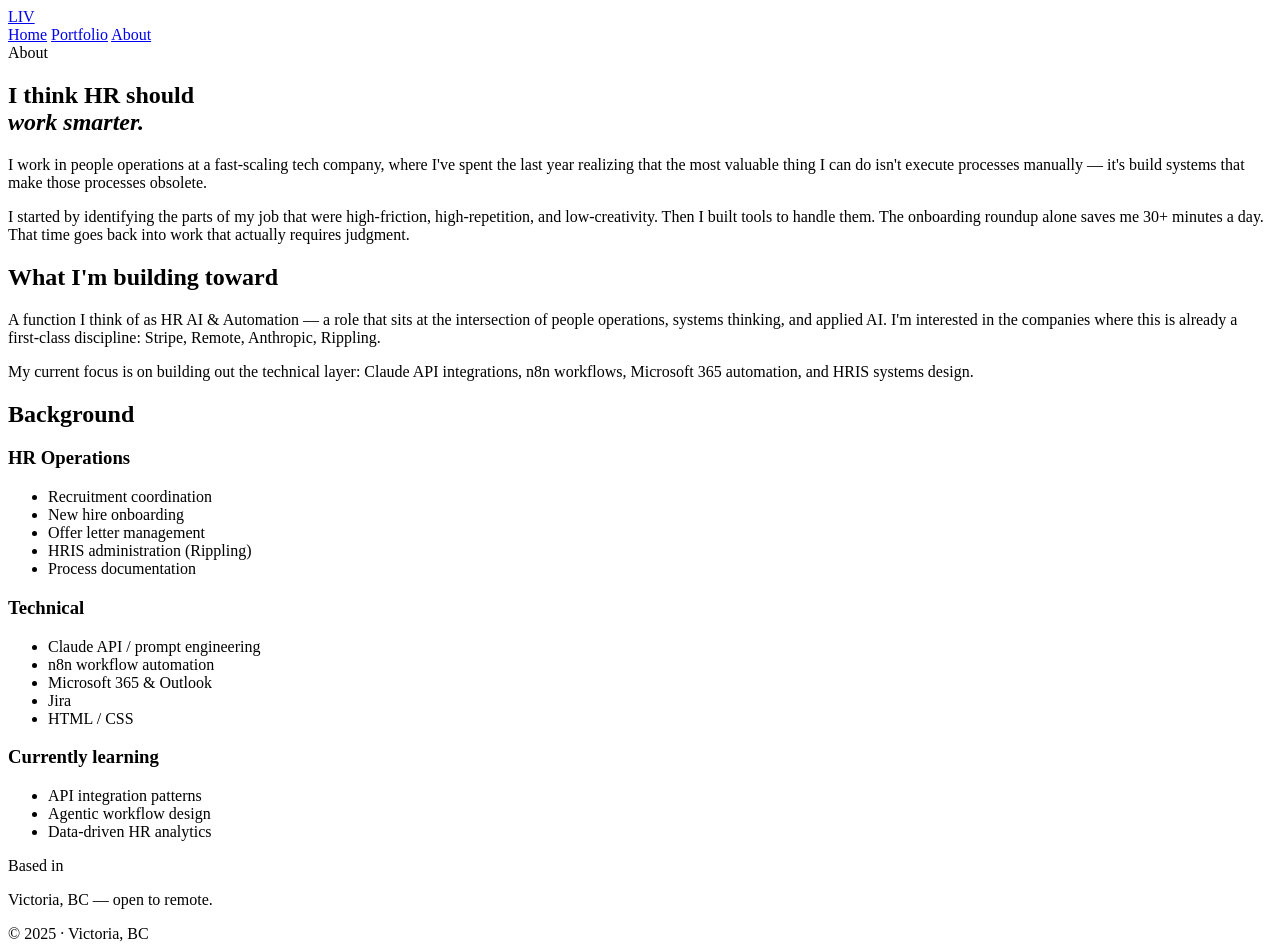
==== about.html @ 8ee7fd23 "Add About page with personal and professional details This file contains the structure and content f" ====
<!DOCTYPE html>
<html lang="en">
<head>
  <meta charset="UTF-8" />
  <meta name="viewport" content="width=device-width, initial-scale=1.0" />
  <title>About — Liv</title>
  <link rel="preconnect" href="https://fonts.googleapis.com" />
  <link rel="preconnect" href="https://fonts.gstatic.com" crossorigin />
  <link href="https://fonts.googleapis.com/css2?family=DM+Serif+Display:ital@0;1&family=DM+Mono:wght@400;500&family=DM+Sans:ital,wght@0,300;0,400;0,500;1,300&display=swap" rel="stylesheet" />
  <link rel="stylesheet" href="style.css" />
</head>
<body>

  <nav class="nav">
    <a href="index.html" class="nav-logo">LIV</a>
    <div class="nav-links">
      <a href="index.html" class="nav-link">Home</a>
      <a href="portfolio.html" class="nav-link">Portfolio</a>
      <a href="about.html" class="nav-link active">About</a>
    </div>
  </nav>

  <section class="page-hero">
    <span class="section-label">About</span>
    <h1 class="page-heading">I think HR should<br /><em>work smarter.</em></h1>
  </section>

  <section class="about-content">

    <div class="about-block">
      <p class="about-text">
        I work in people operations at a fast-scaling tech company, where I've spent the last year 
        realizing that the most valuable thing I can do isn't execute processes manually — 
        it's build systems that make those processes obsolete.
      </p>
      <p class="about-text">
        I started by identifying the parts of my job that were high-friction, high-repetition, 
        and low-creativity. Then I built tools to handle them. The onboarding roundup alone 
        saves me 30+ minutes a day. That time goes back into work that actually requires judgment.
      </p>
    </div>

    <div class="about-divider"></div>

    <div class="about-block">
      <h2 class="about-section-title">What I'm building toward</h2>
      <p class="about-text">
        A function I think of as HR AI & Automation — a role that sits at the intersection of 
        people operations, systems thinking, and applied AI. I'm interested in the companies 
        where this is already a first-class discipline: Stripe, Remote, Anthropic, Rippling.
      </p>
      <p class="about-text">
        My current focus is on building out the technical layer: Claude API integrations, 
        n8n workflows, Microsoft 365 automation, and HRIS systems design.
      </p>
    </div>

    <div class="about-divider"></div>

    <div class="about-block">
      <h2 class="about-section-title">Background</h2>
      <div class="about-skills">
        <div class="skill-col">
          <h3 class="skill-heading">HR Operations</h3>
          <ul class="skill-list">
            <li>Recruitment coordination</li>
            <li>New hire onboarding</li>
            <li>Offer letter management</li>
            <li>HRIS administration (Rippling)</li>
            <li>Process documentation</li>
          </ul>
        </div>
        <div class="skill-col">
          <h3 class="skill-heading">Technical</h3>
          <ul class="skill-list">
            <li>Claude API / prompt engineering</li>
            <li>n8n workflow automation</li>
            <li>Microsoft 365 & Outlook</li>
            <li>Jira</li>
            <li>HTML / CSS</li>
          </ul>
        </div>
        <div class="skill-col">
          <h3 class="skill-heading">Currently learning</h3>
          <ul class="skill-list">
            <li>API integration patterns</li>
            <li>Agentic workflow design</li>
            <li>Data-driven HR analytics</li>
          </ul>
        </div>
      </div>
    </div>

    <div class="about-divider"></div>

    <div class="about-block about-location">
      <span class="section-label">Based in</span>
      <p class="about-text location-text">Victoria, BC — open to remote.</p>
    </div>

  </section>

  <footer class="footer">
    <span>© 2025</span>
    <span class="footer-dot">·</span>
    <span>Victoria, BC</span>
  </footer>

</body>
</html>
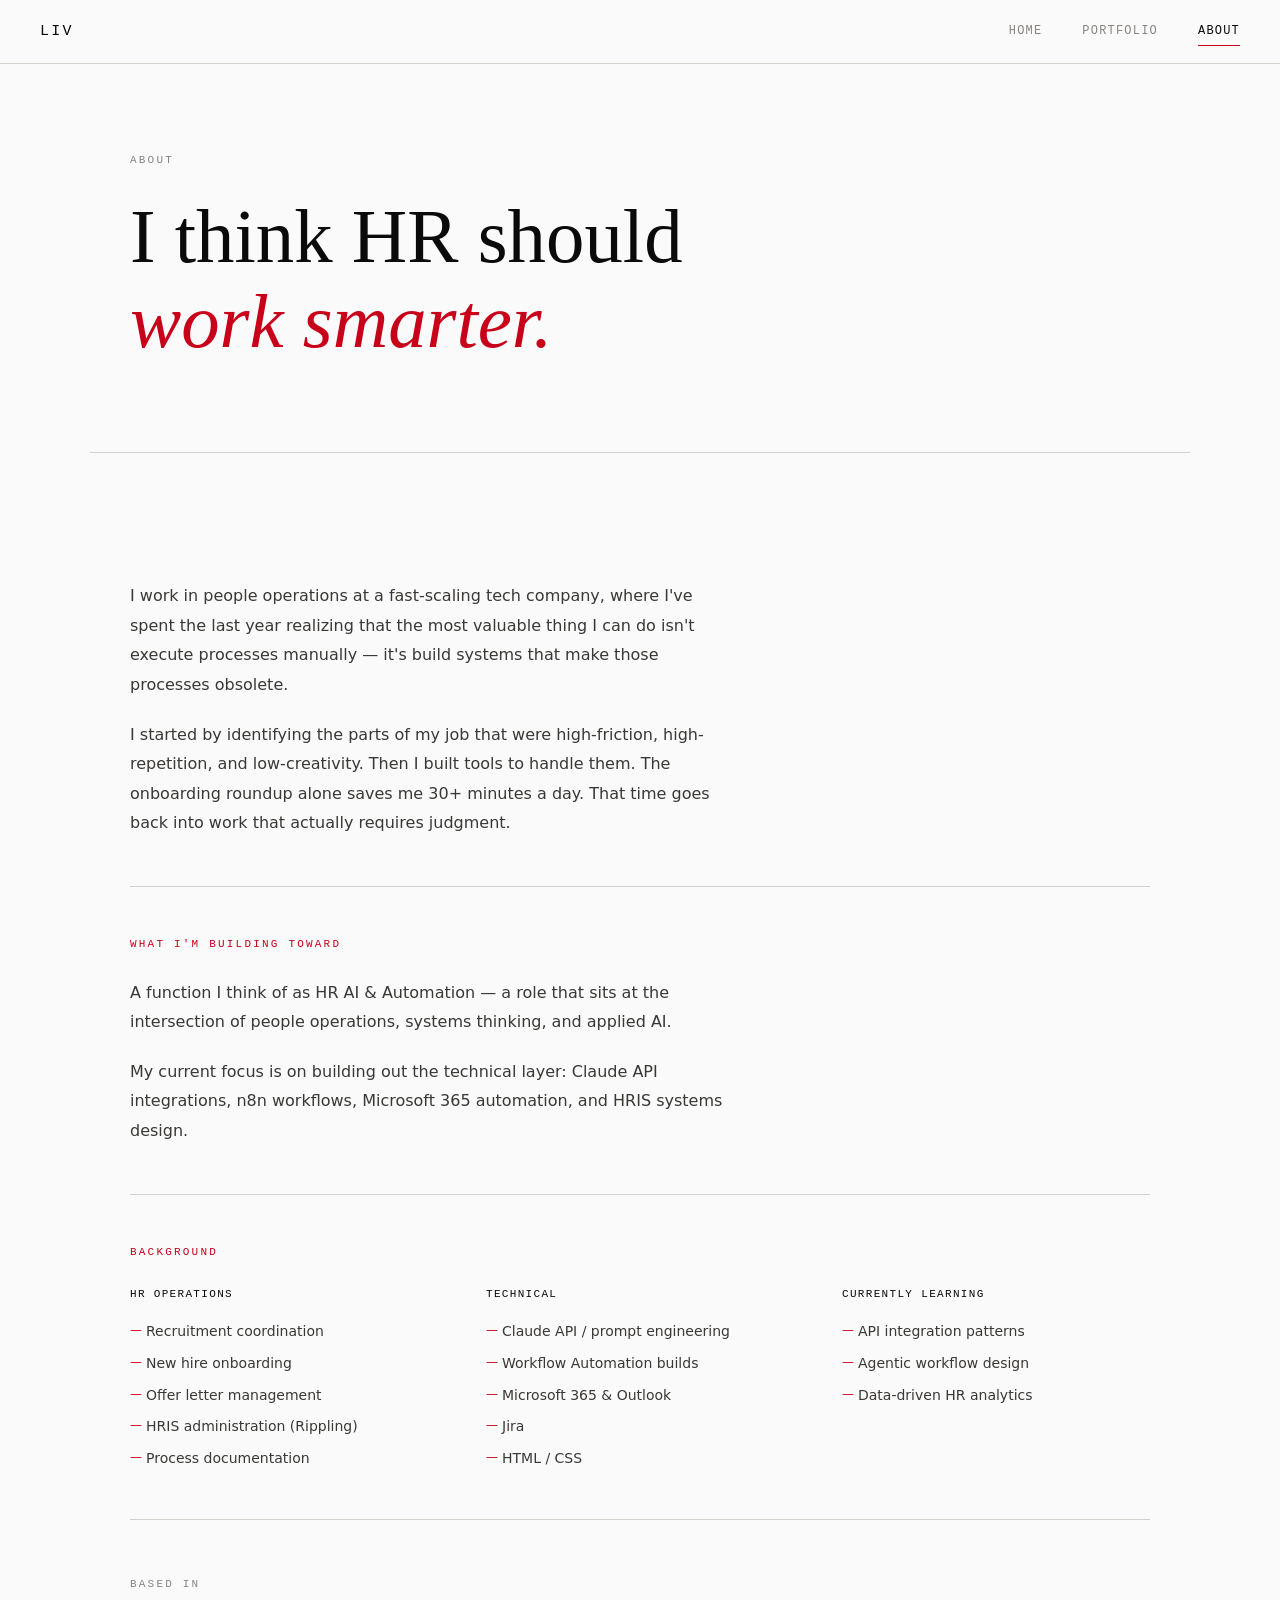
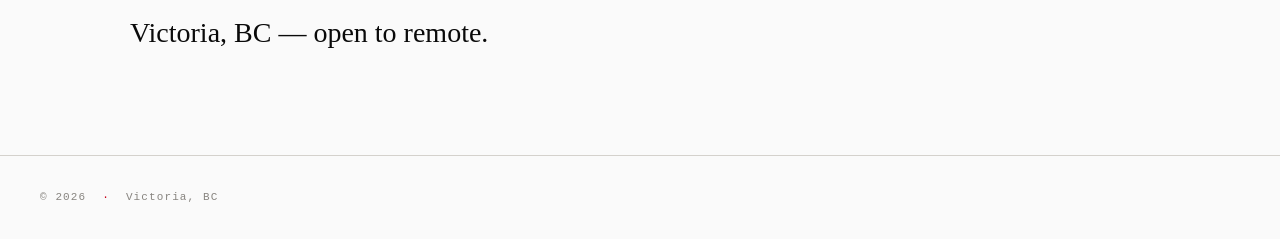
==== commit ccb8f43f: "Update about section and footer year" ====
--- a/about.html
+++ b/about.html
@@ -46,8 +46,7 @@
       <h2 class="about-section-title">What I'm building toward</h2>
       <p class="about-text">
         A function I think of as HR AI & Automation — a role that sits at the intersection of 
-        people operations, systems thinking, and applied AI. I'm interested in the companies 
-        where this is already a first-class discipline: Stripe, Remote, Anthropic, Rippling.
+        people operations, systems thinking, and applied AI.
       </p>
       <p class="about-text">
         My current focus is on building out the technical layer: Claude API integrations, 
@@ -74,7 +73,7 @@
           <h3 class="skill-heading">Technical</h3>
           <ul class="skill-list">
             <li>Claude API / prompt engineering</li>
-            <li>n8n workflow automation</li>
+            <li>Workflow Automation builds</li>
             <li>Microsoft 365 & Outlook</li>
             <li>Jira</li>
             <li>HTML / CSS</li>
@@ -101,7 +100,7 @@
   </section>
 
   <footer class="footer">
-    <span>© 2025</span>
+    <span>© 2026</span>
     <span class="footer-dot">·</span>
     <span>Victoria, BC</span>
   </footer>
--- a/style.css
+++ b/style.css
@@ -0,0 +1,716 @@
+/* =============================================
+   RESET & BASE
+   ============================================= */
+
+*, *::before, *::after {
+  box-sizing: border-box;
+  margin: 0;
+  padding: 0;
+}
+
+:root {
+  --black: #0a0a0a;
+  --white: #fafafa;
+  --red: #c8001a;
+  --red-dim: #8a0012;
+  --gray-100: #f2f0ed;
+  --gray-300: #d4d1cc;
+  --gray-500: #888580;
+  --gray-700: #3a3835;
+  --off-white: #f7f5f2;
+  --font-serif: 'DM Serif Display', Georgia, serif;
+  --font-sans: 'DM Sans', system-ui, sans-serif;
+  --font-mono: 'DM Mono', monospace;
+  --max-width: 1100px;
+  --nav-height: 64px;
+}
+
+html {
+  font-size: 16px;
+  scroll-behavior: smooth;
+}
+
+body {
+  background: var(--white);
+  color: var(--black);
+  font-family: var(--font-sans);
+  font-weight: 300;
+  line-height: 1.7;
+  -webkit-font-smoothing: antialiased;
+}
+
+a {
+  color: inherit;
+  text-decoration: none;
+  -webkit-tap-highlight-color: transparent;
+}
+
+a:link,
+a:visited,
+a:hover,
+a:active {
+  color: inherit;
+  text-decoration: none;
+}
+
+/* =============================================
+   NAVIGATION
+   ============================================= */
+
+.nav {
+  position: fixed;
+  top: 0;
+  left: 0;
+  right: 0;
+  z-index: 100;
+  height: var(--nav-height);
+  background: var(--white);
+  border-bottom: 1px solid var(--gray-300);
+  display: flex;
+  align-items: center;
+  justify-content: space-between;
+  padding: 0 2.5rem;
+}
+
+.nav-logo {
+  font-family: var(--font-mono);
+  font-weight: 500;
+  font-size: 15px;
+  letter-spacing: 0.15em;
+  color: var(--black);
+  transition: color 0.2s;
+}
+
+.nav-logo:hover {
+  color: var(--red);
+}
+
+.nav-links {
+  display: flex;
+  gap: 2.5rem;
+}
+
+.nav-link,
+.nav-link:link,
+.nav-link:visited {
+  font-family: var(--font-mono);
+  font-size: 12px;
+  font-weight: 400;
+  letter-spacing: 0.1em;
+  text-transform: uppercase;
+  color: var(--gray-500);
+  transition: color 0.2s;
+  position: relative;
+}
+
+.nav-link:hover,
+.nav-link.active {
+  color: var(--black);
+}
+
+.nav-link.active::after {
+  content: '';
+  position: absolute;
+  bottom: -4px;
+  left: 0;
+  right: 0;
+  height: 1px;
+  background: var(--red);
+}
+
+/* =============================================
+   HERO (HOME)
+   ============================================= */
+
+.hero {
+  min-height: 100vh;
+  display: flex;
+  flex-direction: column;
+  justify-content: center;
+  padding: calc(var(--nav-height) + 4rem) 2.5rem 4rem;
+  max-width: var(--max-width);
+  margin: 0 auto;
+}
+
+.hero-label {
+  font-family: var(--font-mono);
+  font-size: 11px;
+  letter-spacing: 0.2em;
+  text-transform: uppercase;
+  color: var(--red);
+  margin-bottom: 2rem;
+}
+
+.hero-heading {
+  font-family: var(--font-serif);
+  font-size: clamp(3.5rem, 8vw, 7rem);
+  font-weight: 400;
+  line-height: 1.05;
+  color: var(--black);
+  margin-bottom: 2rem;
+}
+
+.hero-heading em {
+  font-style: italic;
+  color: var(--red);
+}
+
+.hero-sub {
+  font-size: 1.125rem;
+  font-weight: 300;
+  color: var(--gray-700);
+  max-width: 44ch;
+  margin-bottom: 3rem;
+  line-height: 1.8;
+}
+
+/* =============================================
+   BUTTONS
+   ============================================= */
+
+.btn-primary,
+.btn-primary:link,
+.btn-primary:visited {
+  display: inline-block;
+  font-family: var(--font-mono);
+  font-size: 13px;
+  letter-spacing: 0.08em;
+  color: var(--white);
+  background: var(--black);
+  padding: 0.9rem 1.75rem;
+  border: 1px solid var(--black);
+  transition: background 0.2s, color 0.2s;
+}
+
+.btn-primary:hover {
+  background: var(--red);
+  border-color: var(--red);
+  color: var(--white);
+}
+
+.btn-outline,
+.btn-outline:link,
+.btn-outline:visited {
+  display: inline-block;
+  font-family: var(--font-mono);
+  font-size: 13px;
+  letter-spacing: 0.08em;
+  color: var(--white);
+  background: transparent;
+  padding: 0.9rem 1.75rem;
+  border: 1px solid var(--white);
+  transition: background 0.2s, color 0.2s;
+}
+
+.btn-outline:hover {
+  background: var(--white);
+  color: var(--black);
+}
+
+/* =============================================
+   STRIP / MARQUEE
+   ============================================= */
+
+.strip {
+  background: var(--black);
+  overflow: hidden;
+  padding: 1rem 0;
+  border-top: 1px solid var(--gray-300);
+}
+
+.strip-inner {
+  display: flex;
+  gap: 1.5rem;
+  white-space: nowrap;
+  animation: marquee 30s linear infinite;
+  width: max-content;
+}
+
+.strip-inner span {
+  font-family: var(--font-mono);
+  font-size: 11px;
+  letter-spacing: 0.12em;
+  text-transform: uppercase;
+  color: var(--gray-500);
+}
+
+.strip-inner .dot {
+  color: var(--red);
+  letter-spacing: 0;
+}
+
+@keyframes marquee {
+  from { transform: translateX(0); }
+  to { transform: translateX(-50%); }
+}
+
+/* =============================================
+   SECTION (FEATURED WORK)
+   ============================================= */
+
+.section {
+  max-width: var(--max-width);
+  margin: 0 auto;
+  padding: 6rem 2.5rem;
+}
+
+.section-header {
+  display: flex;
+  align-items: baseline;
+  justify-content: space-between;
+  margin-bottom: 3rem;
+  border-bottom: 1px solid var(--gray-300);
+  padding-bottom: 1rem;
+}
+
+.section-label {
+  font-family: var(--font-mono);
+  font-size: 11px;
+  letter-spacing: 0.2em;
+  text-transform: uppercase;
+  color: var(--gray-500);
+}
+
+.section-link,
+.section-link:link,
+.section-link:visited {
+  font-family: var(--font-mono);
+  font-size: 11px;
+  letter-spacing: 0.1em;
+  color: var(--red);
+  transition: opacity 0.2s;
+}
+
+.section-link:hover {
+  opacity: 0.7;
+}
+
+/* =============================================
+   CARD GRID
+   ============================================= */
+
+.card-grid {
+  display: grid;
+  grid-template-columns: repeat(auto-fit, minmax(320px, 1fr));
+  gap: 1px;
+  background: var(--gray-300);
+  border: 1px solid var(--gray-300);
+}
+
+.card,
+.card:link,
+.card:visited {
+  background: var(--white);
+  color: var(--black);
+  padding: 2.5rem;
+  display: flex;
+  flex-direction: column;
+  gap: 1rem;
+  transition: background 0.2s;
+  position: relative;
+}
+
+.card:hover {
+  background: var(--off-white);
+}
+
+.card-tag {
+  font-family: var(--font-mono);
+  font-size: 10px;
+  letter-spacing: 0.18em;
+  text-transform: uppercase;
+  color: var(--red);
+}
+
+.card-title {
+  font-family: var(--font-serif);
+  font-size: 1.75rem;
+  font-weight: 400;
+  line-height: 1.2;
+  color: var(--black);
+}
+
+.card-desc {
+  font-size: 0.9rem;
+  color: var(--gray-700);
+  line-height: 1.75;
+  flex: 1;
+}
+
+.card-stat {
+  display: flex;
+  align-items: baseline;
+  gap: 0.5rem;
+  border-top: 1px solid var(--gray-300);
+  padding-top: 1rem;
+  margin-top: auto;
+}
+
+.stat-num {
+  font-family: var(--font-serif);
+  font-size: 2.5rem;
+  color: var(--black);
+  line-height: 1;
+}
+
+.stat-label {
+  font-family: var(--font-mono);
+  font-size: 11px;
+  color: var(--gray-500);
+  letter-spacing: 0.05em;
+}
+
+.card-arrow {
+  position: absolute;
+  top: 2.5rem;
+  right: 2.5rem;
+  font-size: 1.25rem;
+  color: var(--gray-300);
+  transition: color 0.2s, transform 0.2s;
+}
+
+.card:hover .card-arrow {
+  color: var(--red);
+  transform: translate(3px, -3px);
+}
+
+/* =============================================
+   ABOUT STRIP
+   ============================================= */
+
+.about-strip {
+  background: var(--black);
+  padding: 6rem 2.5rem;
+  text-align: center;
+}
+
+.about-strip-text {
+  max-width: 700px;
+  margin: 0 auto;
+  display: flex;
+  flex-direction: column;
+  align-items: center;
+  gap: 2.5rem;
+}
+
+.about-strip-quote {
+  font-family: var(--font-serif);
+  font-size: clamp(1.75rem, 4vw, 2.75rem);
+  font-style: italic;
+  color: var(--white);
+  line-height: 1.3;
+}
+
+/* =============================================
+   PAGE HERO (PORTFOLIO / ABOUT)
+   ============================================= */
+
+.page-hero {
+  padding: calc(var(--nav-height) + 5rem) 2.5rem 4rem;
+  max-width: var(--max-width);
+  margin: 0 auto;
+  border-bottom: 1px solid var(--gray-300);
+}
+
+.page-heading {
+  font-family: var(--font-serif);
+  font-size: clamp(2.5rem, 6vw, 5rem);
+  font-weight: 400;
+  line-height: 1.1;
+  color: var(--black);
+  margin: 1.5rem 0 1.5rem;
+}
+
+.page-heading em {
+  font-style: italic;
+  color: var(--red);
+}
+
+.page-sub {
+  font-size: 1rem;
+  color: var(--gray-700);
+  max-width: 50ch;
+  font-weight: 300;
+}
+
+/* =============================================
+   PROJECT ENTRIES
+   ============================================= */
+
+.project {
+  max-width: var(--max-width);
+  margin: 0 auto;
+  padding: 5rem 2.5rem;
+  display: grid;
+  grid-template-columns: 180px 1fr;
+  gap: 4rem;
+}
+
+.project.coming-soon {
+  opacity: 0.5;
+}
+
+.project-meta {
+  display: flex;
+  flex-direction: column;
+  gap: 0.75rem;
+  padding-top: 0.5rem;
+}
+
+.project-num {
+  font-family: var(--font-mono);
+  font-size: 2rem;
+  font-weight: 400;
+  color: var(--gray-300);
+  line-height: 1;
+}
+
+.project-tag {
+  font-family: var(--font-mono);
+  font-size: 10px;
+  letter-spacing: 0.12em;
+  text-transform: uppercase;
+  color: var(--gray-500);
+  line-height: 1.8;
+}
+
+.project-body {
+  display: flex;
+  flex-direction: column;
+  gap: 1.25rem;
+}
+
+.project-title {
+  font-family: var(--font-serif);
+  font-size: clamp(1.75rem, 3.5vw, 2.75rem);
+  font-weight: 400;
+  line-height: 1.15;
+  color: var(--black);
+}
+
+.project-desc {
+  font-size: 0.95rem;
+  color: var(--gray-700);
+  line-height: 1.8;
+  max-width: 65ch;
+}
+
+.project-stats {
+  display: flex;
+  gap: 3rem;
+  padding: 1.5rem 0;
+  border-top: 1px solid var(--gray-300);
+  border-bottom: 1px solid var(--gray-300);
+  margin: 0.5rem 0;
+}
+
+.project-stat {
+  display: flex;
+  flex-direction: column;
+  gap: 0.25rem;
+}
+
+.project-tech {
+  display: flex;
+  flex-wrap: wrap;
+  gap: 0.5rem;
+  margin-top: 0.5rem;
+}
+
+.tech-pill {
+  font-family: var(--font-mono);
+  font-size: 10px;
+  letter-spacing: 0.1em;
+  text-transform: uppercase;
+  color: var(--gray-700);
+  border: 1px solid var(--gray-300);
+  padding: 0.3rem 0.75rem;
+}
+
+.divider {
+  max-width: var(--max-width);
+  margin: 0 auto;
+  height: 1px;
+  background: var(--gray-300);
+  width: calc(100% - 5rem);
+}
+
+/* =============================================
+   ABOUT PAGE
+   ============================================= */
+
+.about-content {
+  max-width: var(--max-width);
+  margin: 0 auto;
+  padding: 5rem 2.5rem;
+}
+
+.about-block {
+  padding: 3rem 0;
+}
+
+.about-divider {
+  height: 1px;
+  background: var(--gray-300);
+}
+
+.about-text {
+  font-size: 1rem;
+  color: var(--gray-700);
+  line-height: 1.85;
+  max-width: 60ch;
+  margin-bottom: 1.25rem;
+  font-weight: 300;
+}
+
+.about-text:last-child {
+  margin-bottom: 0;
+}
+
+.about-section-title {
+  font-family: var(--font-mono);
+  font-size: 11px;
+  letter-spacing: 0.2em;
+  text-transform: uppercase;
+  color: var(--red);
+  margin-bottom: 1.5rem;
+  font-weight: 500;
+}
+
+.about-skills {
+  display: grid;
+  grid-template-columns: repeat(auto-fit, minmax(200px, 1fr));
+  gap: 3rem;
+  margin-top: 0.5rem;
+}
+
+.skill-heading {
+  font-family: var(--font-mono);
+  font-size: 11px;
+  letter-spacing: 0.12em;
+  text-transform: uppercase;
+  color: var(--black);
+  font-weight: 500;
+  margin-bottom: 1rem;
+}
+
+.skill-list {
+  list-style: none;
+  display: flex;
+  flex-direction: column;
+  gap: 0.5rem;
+}
+
+.skill-list li {
+  font-size: 0.875rem;
+  color: var(--gray-700);
+  font-weight: 300;
+  padding-left: 1rem;
+  position: relative;
+}
+
+.skill-list li::before {
+  content: '—';
+  position: absolute;
+  left: 0;
+  color: var(--red);
+  font-size: 0.75rem;
+}
+
+.about-location {
+  padding-bottom: 1rem;
+}
+
+.location-text {
+  font-family: var(--font-serif);
+  font-size: 1.75rem;
+  color: var(--black);
+  font-weight: 400;
+  margin-top: 0.75rem;
+  margin-bottom: 0;
+}
+
+/* =============================================
+   FOOTER
+   ============================================= */
+
+.footer {
+  border-top: 1px solid var(--gray-300);
+  padding: 2rem 2.5rem;
+  display: flex;
+  align-items: center;
+  gap: 1rem;
+  font-family: var(--font-mono);
+  font-size: 11px;
+  letter-spacing: 0.1em;
+  color: var(--gray-500);
+}
+
+.footer-dot {
+  color: var(--red);
+}
+
+/* =============================================
+   RESPONSIVE
+   ============================================= */
+
+@media (max-width: 768px) {
+  .nav {
+    padding: 0 1.25rem;
+  }
+
+  .nav-links {
+    gap: 1.5rem;
+  }
+
+  .hero,
+  .section,
+  .page-hero,
+  .about-content {
+    padding-left: 1.25rem;
+    padding-right: 1.25rem;
+  }
+
+  .project {
+    grid-template-columns: 1fr;
+    gap: 1.5rem;
+    padding: 3rem 1.25rem;
+  }
+
+  .project-meta {
+    flex-direction: row;
+    align-items: baseline;
+    gap: 1rem;
+  }
+
+  .project-num {
+    font-size: 1.25rem;
+  }
+
+  .project-stats {
+    flex-wrap: wrap;
+    gap: 1.5rem;
+  }
+
+  .about-strip {
+    padding: 4rem 1.25rem;
+  }
+
+  .divider {
+    width: calc(100% - 2.5rem);
+  }
+
+  .footer {
+    padding: 1.5rem 1.25rem;
+  }
+}
+
+@media (max-width: 480px) {
+  .hero-heading {
+    font-size: 2.75rem;
+  }
+
+  .card-grid {
+    grid-template-columns: 1fr;
+  }
+}
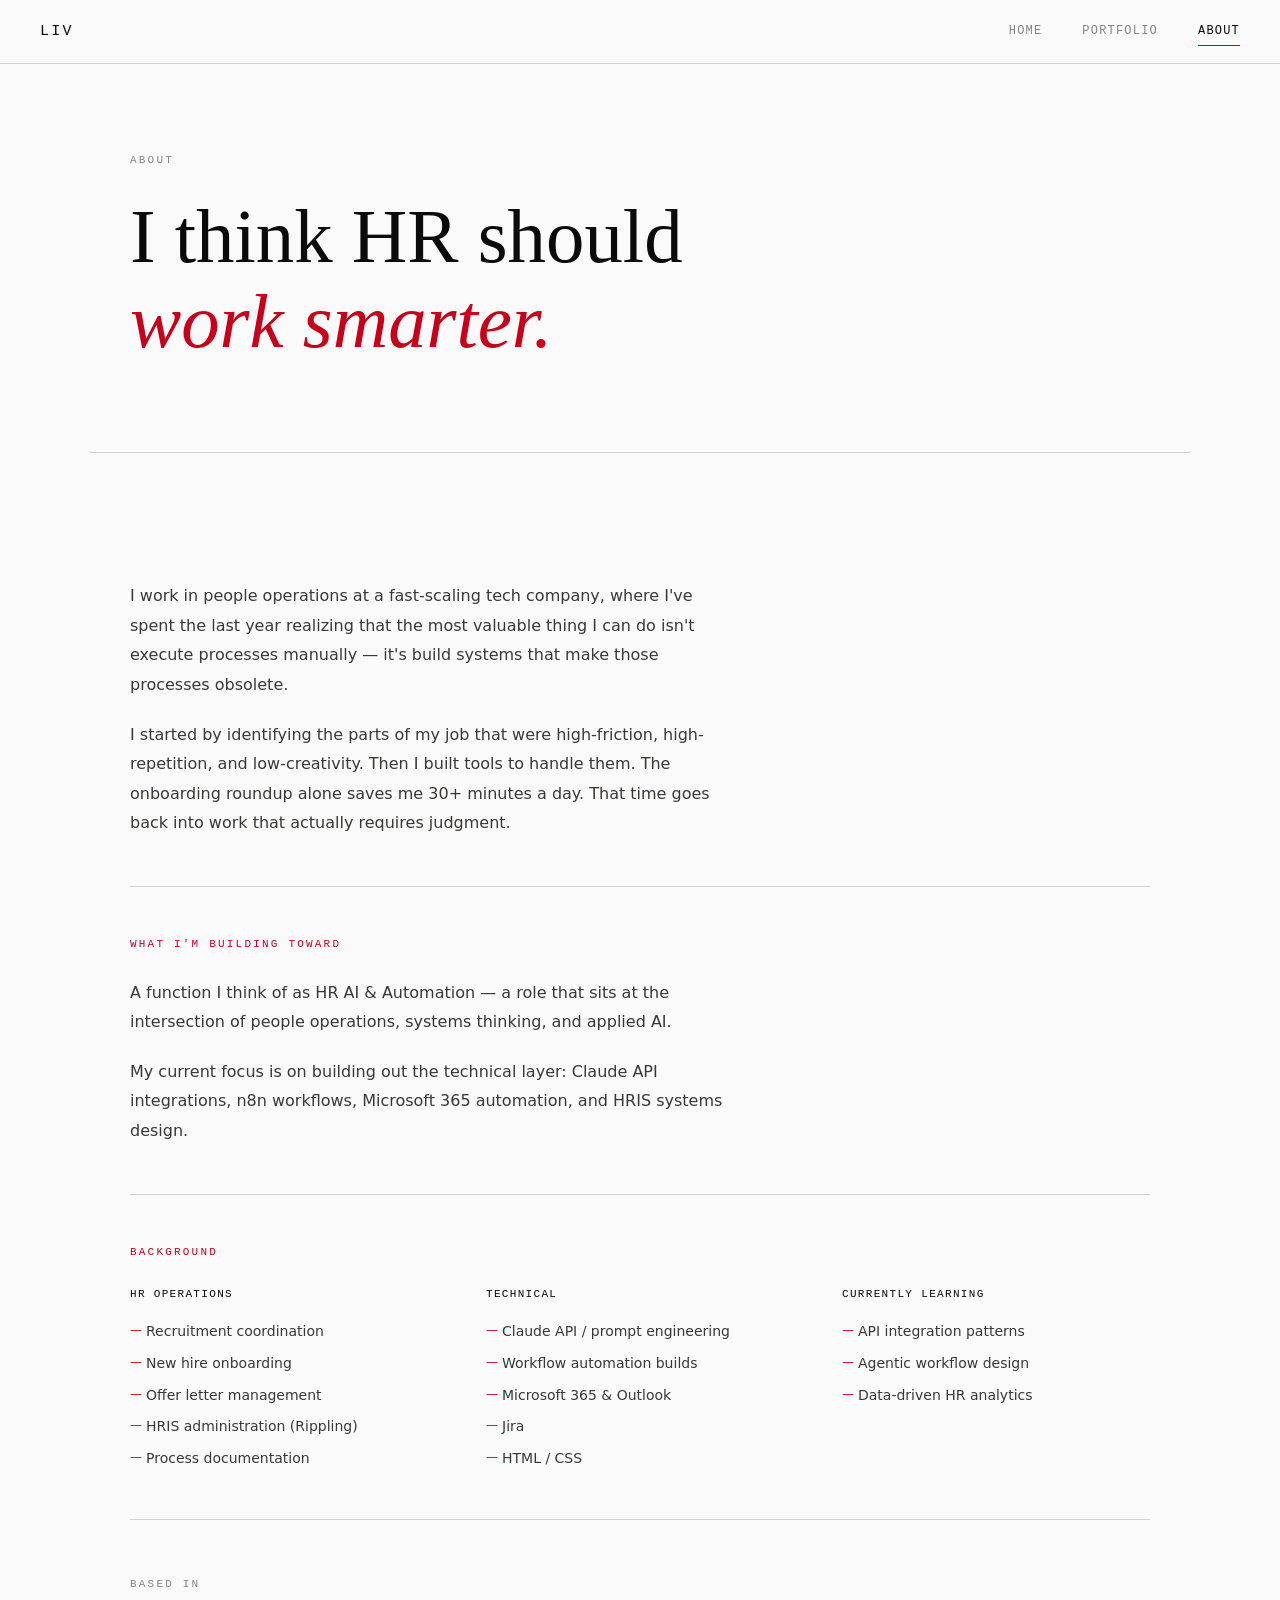
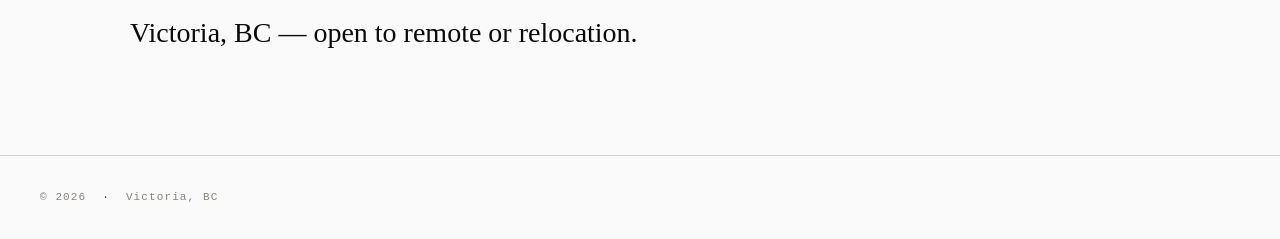
==== commit 5c002ca3: "Refine text in about.html for clarity and consistency Updated various text elements for clarity and " ====
--- a/about.html
+++ b/about.html
@@ -10,7 +10,6 @@
   <link rel="stylesheet" href="style.css" />
 </head>
 <body>
-
   <nav class="nav">
     <a href="index.html" class="nav-logo">LIV</a>
     <div class="nav-links">
@@ -19,43 +18,36 @@
       <a href="about.html" class="nav-link active">About</a>
     </div>
   </nav>
-
   <section class="page-hero">
     <span class="section-label">About</span>
     <h1 class="page-heading">I think HR should<br /><em>work smarter.</em></h1>
   </section>
-
   <section class="about-content">
-
     <div class="about-block">
       <p class="about-text">
-        I work in people operations at a fast-scaling tech company, where I've spent the last year 
-        realizing that the most valuable thing I can do isn't execute processes manually — 
+        I work in people operations at a fast-scaling tech company, where I've spent the last year
+        realizing that the most valuable thing I can do isn't execute processes manually —
         it's build systems that make those processes obsolete.
       </p>
       <p class="about-text">
-        I started by identifying the parts of my job that were high-friction, high-repetition, 
-        and low-creativity. Then I built tools to handle them. The onboarding roundup alone 
+        I started by identifying the parts of my job that were high-friction, high-repetition,
+        and low-creativity. Then I built tools to handle them. The onboarding roundup alone
         saves me 30+ minutes a day. That time goes back into work that actually requires judgment.
       </p>
     </div>
-
     <div class="about-divider"></div>
-
     <div class="about-block">
       <h2 class="about-section-title">What I'm building toward</h2>
       <p class="about-text">
-        A function I think of as HR AI & Automation — a role that sits at the intersection of 
+        A function I think of as HR AI & Automation — a role that sits at the intersection of
         people operations, systems thinking, and applied AI.
       </p>
       <p class="about-text">
-        My current focus is on building out the technical layer: Claude API integrations, 
+        My current focus is on building out the technical layer: Claude API integrations,
         n8n workflows, Microsoft 365 automation, and HRIS systems design.
       </p>
     </div>
-
     <div class="about-divider"></div>
-
     <div class="about-block">
       <h2 class="about-section-title">Background</h2>
       <div class="about-skills">
@@ -73,7 +65,7 @@
           <h3 class="skill-heading">Technical</h3>
           <ul class="skill-list">
             <li>Claude API / prompt engineering</li>
-            <li>Workflow Automation builds</li>
+            <li>Workflow automation builds</li>
             <li>Microsoft 365 & Outlook</li>
             <li>Jira</li>
             <li>HTML / CSS</li>
@@ -89,21 +81,16 @@
         </div>
       </div>
     </div>
-
     <div class="about-divider"></div>
-
     <div class="about-block about-location">
       <span class="section-label">Based in</span>
-      <p class="about-text location-text">Victoria, BC — open to remote.</p>
+      <p class="about-text location-text">Victoria, BC — open to remote or relocation.</p>
     </div>
-
   </section>
-
   <footer class="footer">
     <span>© 2026</span>
     <span class="footer-dot">·</span>
     <span>Victoria, BC</span>
   </footer>
-
 </body>
 </html>
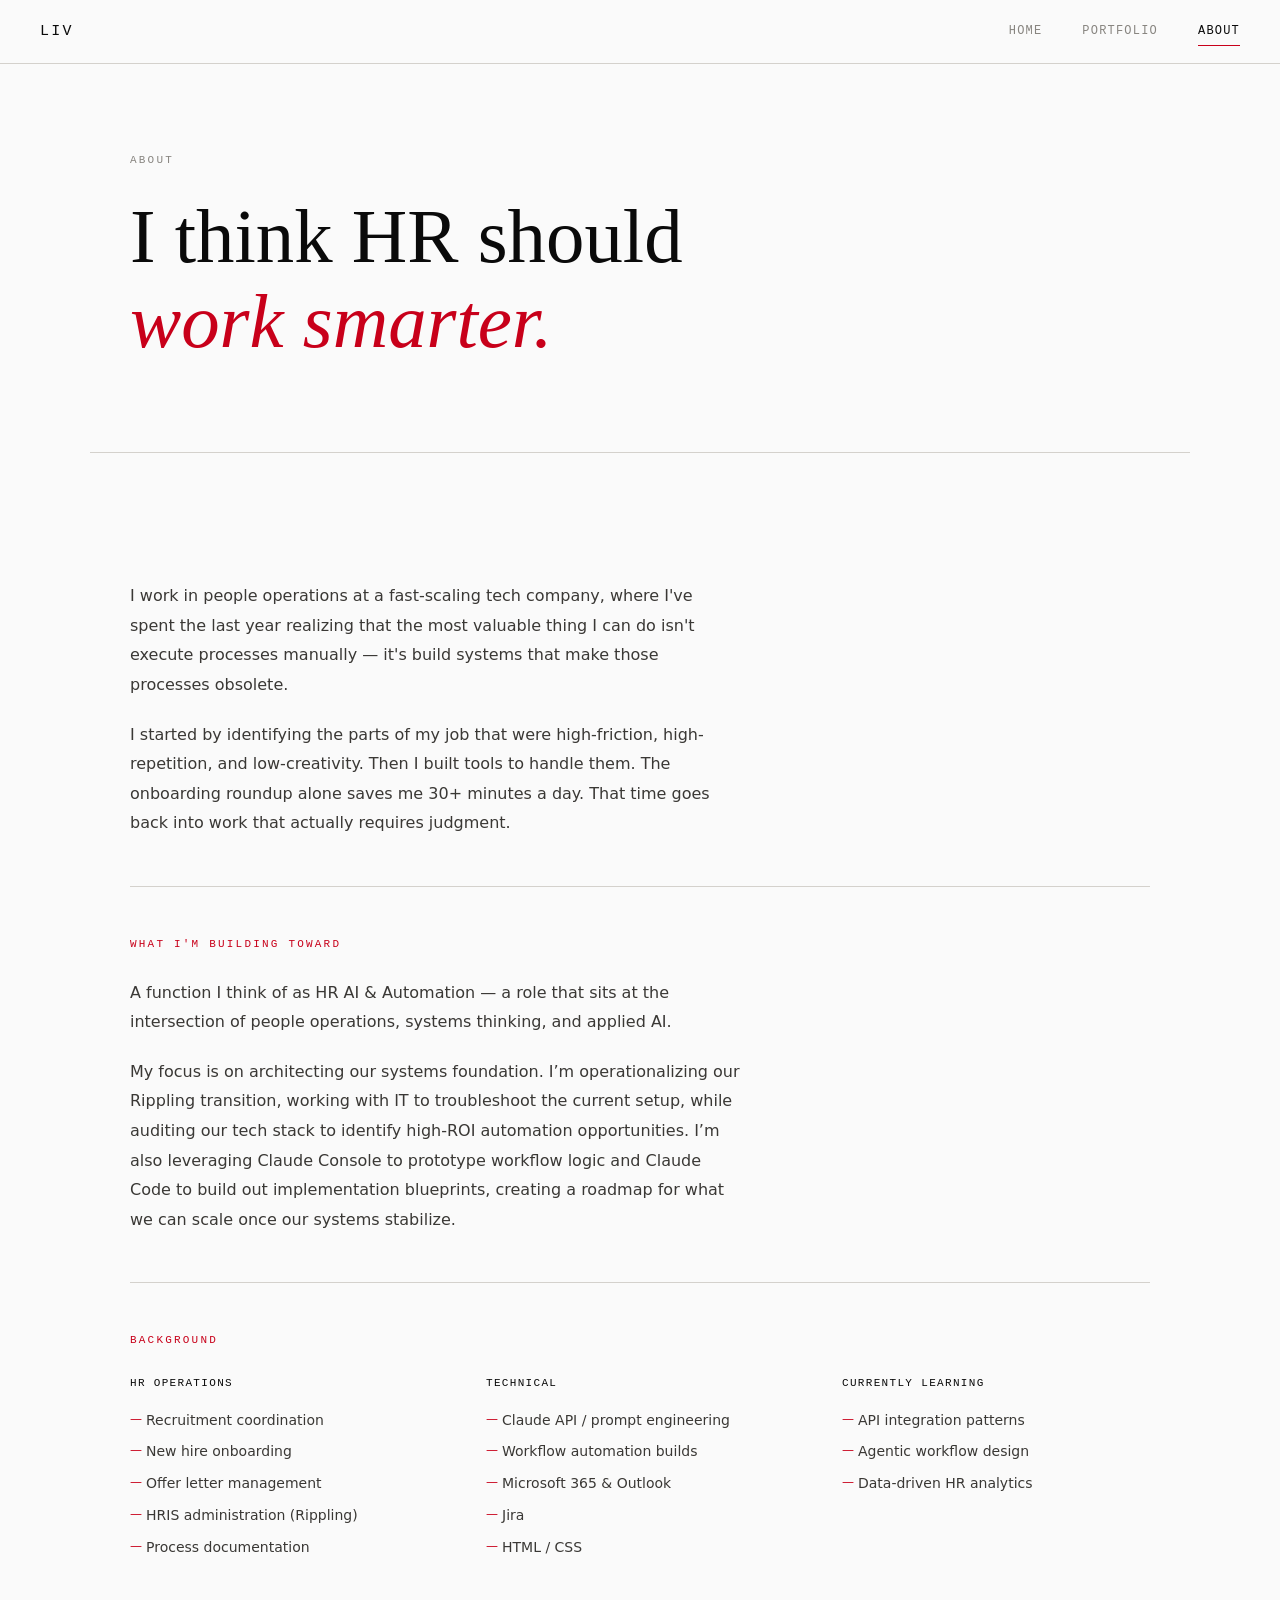
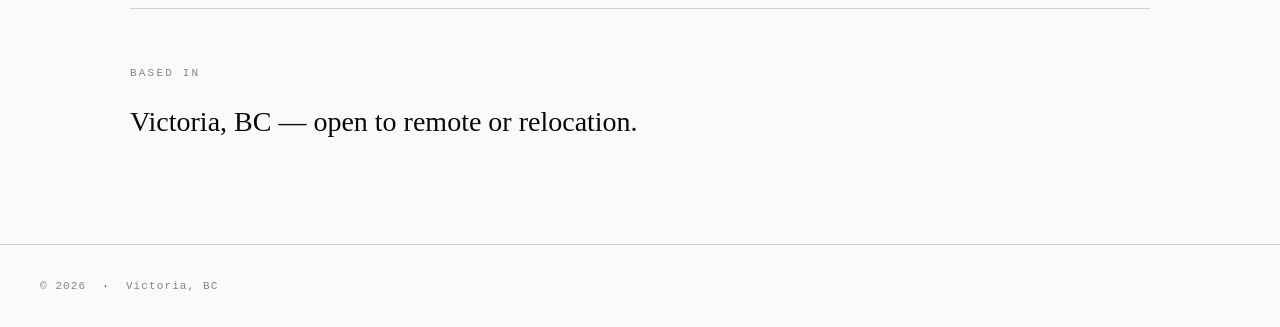
==== commit 6de1157f: "Revise focus description in about.html" ====
--- a/about.html
+++ b/about.html
@@ -3,7 +3,7 @@
 <head>
   <meta charset="UTF-8" />
   <meta name="viewport" content="width=device-width, initial-scale=1.0" />
-  <title>About — Liv</title>
+  <title>About — Liv</title> 
   <link rel="preconnect" href="https://fonts.googleapis.com" />
   <link rel="preconnect" href="https://fonts.gstatic.com" crossorigin />
   <link href="https://fonts.googleapis.com/css2?family=DM+Serif+Display:ital@0;1&family=DM+Mono:wght@400;500&family=DM+Sans:ital,wght@0,300;0,400;0,500;1,300&display=swap" rel="stylesheet" />
@@ -43,9 +43,7 @@
         people operations, systems thinking, and applied AI.
       </p>
       <p class="about-text">
-        My current focus is on building out the technical layer: Claude API integrations,
-        n8n workflows, Microsoft 365 automation, and HRIS systems design.
-      </p>
+        My focus is on architecting our systems foundation. I’m operationalizing our Rippling transition, working with IT to troubleshoot the current setup, while auditing our tech stack to identify high-ROI automation opportunities. I’m also leveraging Claude Console to prototype workflow logic and Claude Code to build out implementation blueprints, creating a roadmap for what we can scale once our systems stabilize.    
     </div>
     <div class="about-divider"></div>
     <div class="about-block">
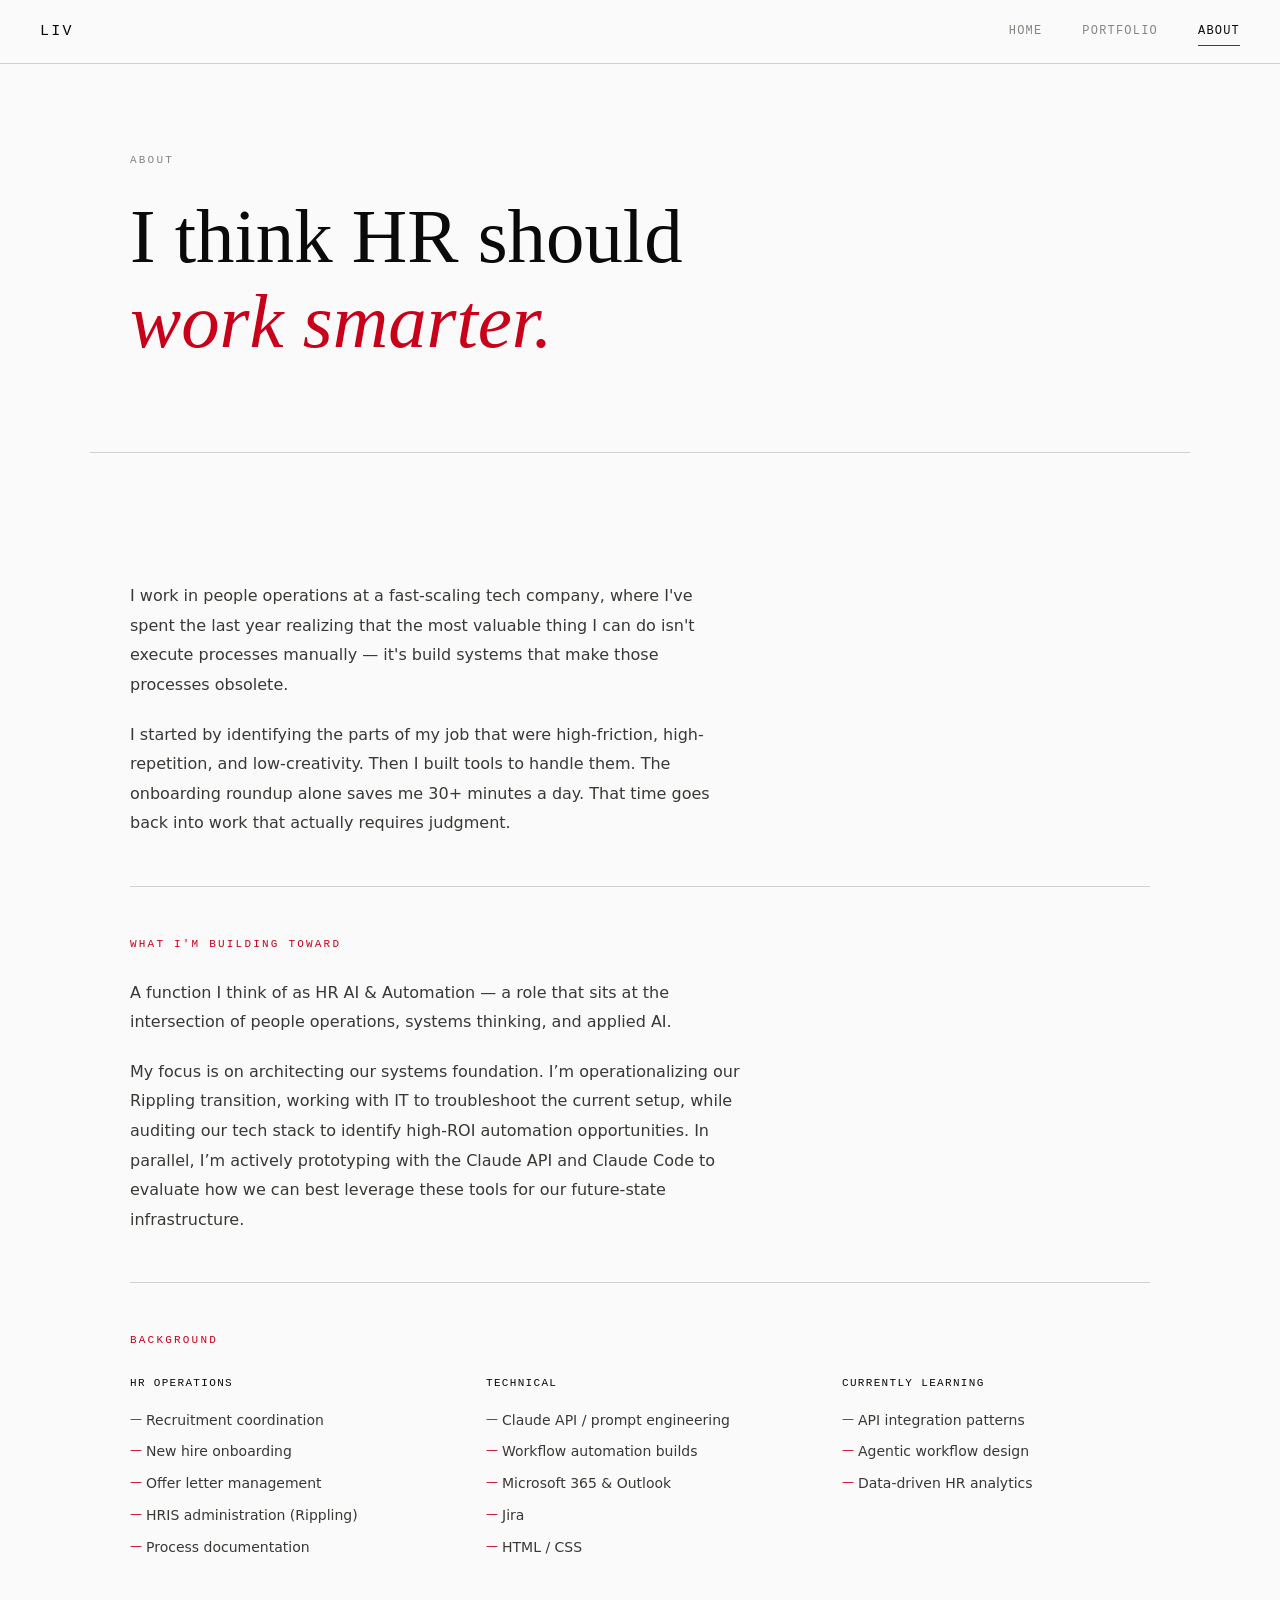
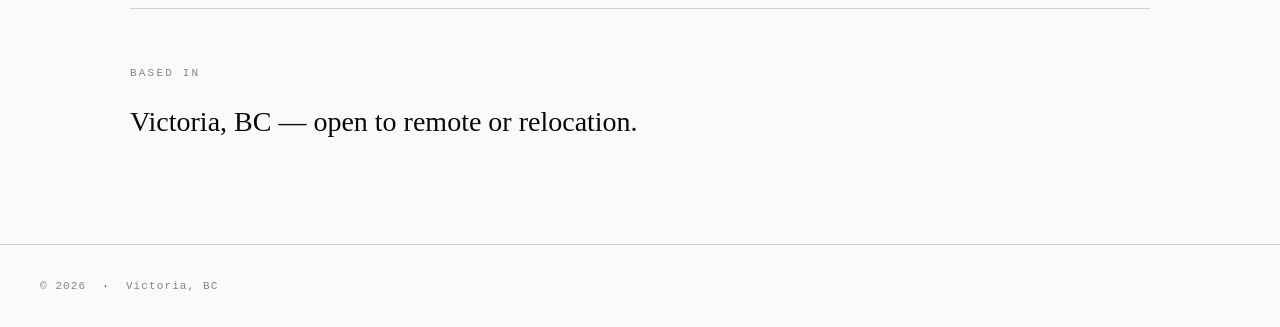
==== commit 0e324429: "Revise about section to include Claude API usage" ====
--- a/about.html
+++ b/about.html
@@ -43,7 +43,7 @@
         people operations, systems thinking, and applied AI.
       </p>
       <p class="about-text">
-        My focus is on architecting our systems foundation. I’m operationalizing our Rippling transition, working with IT to troubleshoot the current setup, while auditing our tech stack to identify high-ROI automation opportunities. I’m also leveraging Claude Console to prototype workflow logic and Claude Code to build out implementation blueprints, creating a roadmap for what we can scale once our systems stabilize.    
+        My focus is on architecting our systems foundation. I’m operationalizing our Rippling transition, working with IT to troubleshoot the current setup, while auditing our tech stack to identify high-ROI automation opportunities. In parallel, I’m actively prototyping with the Claude API and Claude Code to evaluate how we can best leverage these tools for our future-state infrastructure.    
     </div>
     <div class="about-divider"></div>
     <div class="about-block">
